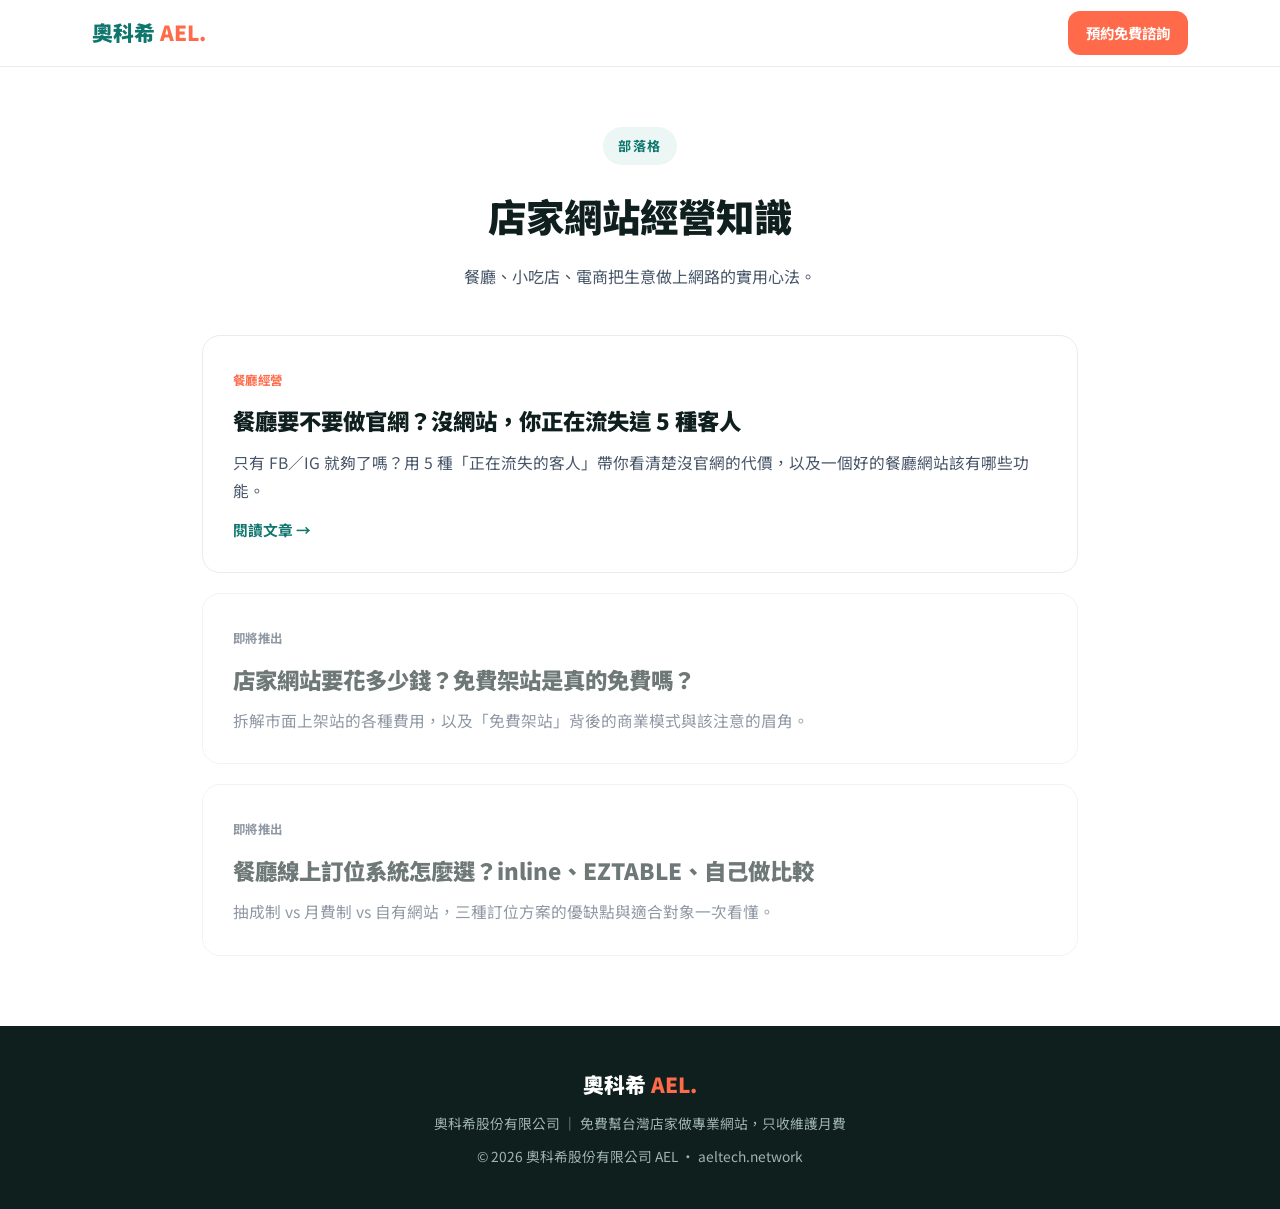
==== blog/index.html @ 0dee3e8d "feat(blog): 新增部落格 + 第一篇 SEO 文章 - /blog/ 部落格首頁 - 文章：餐廳要不要做官網（含 Article/Breadcrumb JSON-LD） - 首頁 nav/f" ====
<!DOCTYPE html>
<html lang="zh-Hant">
<head>
<meta charset="UTF-8">
<meta name="viewport" content="width=device-width, initial-scale=1.0">
<title>部落格 — 店家網站經營知識 ｜ 奧科希 AEL</title>
<meta name="description" content="奧科希 AEL 部落格：分享餐廳、小吃店、電商的官網經營、線上訂位、金流、SEO 等實用知識，幫台灣店家把生意做上網路。">
<meta name="keywords" content="餐廳行銷,店家網站,線上訂位,免費架站,店家官網經營">
<meta name="robots" content="index,follow">
<meta name="theme-color" content="#0F766E">
<link rel="canonical" href="https://aeltech.network/blog/">
<link rel="icon" type="image/svg+xml" href="data:image/svg+xml,%3Csvg xmlns='http://www.w3.org/2000/svg' viewBox='0 0 64 64'%3E%3Crect width='64' height='64' rx='14' fill='%230F766E'/%3E%3Ctext x='28' y='46' font-family='sans-serif' font-weight='bold' font-size='40' text-anchor='middle' fill='white'%3EA%3C/text%3E%3Ccircle cx='48' cy='18' r='7' fill='%23FF6B4A'/%3E%3C/svg%3E">
<meta property="og:type" content="website">
<meta property="og:locale" content="zh_TW">
<meta property="og:title" content="部落格 — 店家網站經營知識 ｜ 奧科希 AEL">
<meta property="og:description" content="餐廳、小吃店、電商的官網經營、訂位、金流、SEO 實用知識。">
<meta property="og:url" content="https://aeltech.network/blog/">
<meta property="og:image" content="https://aeltech.network/og-image.svg">
<link rel="preconnect" href="https://fonts.googleapis.com">
<link rel="preconnect" href="https://fonts.gstatic.com" crossorigin>
<link href="https://fonts.googleapis.com/css2?family=Noto+Sans+TC:wght@400;500;700;900&display=swap" rel="stylesheet">
<style>
  :root{--teal:#0F766E;--teal-d:#0B5650;--coral:#FF6B4A;--ink:#0F1F1D;--slate:#475569;--line:#E6EDEC;--bg-soft:#F6FAF9;--bg-mint:#ECF7F5}
  *{margin:0;padding:0;box-sizing:border-box}
  body{font-family:'Noto Sans TC',system-ui,sans-serif;color:var(--ink);background:#fff;line-height:1.8;-webkit-font-smoothing:antialiased}
  a{color:var(--teal);text-decoration:none}
  .wrap{max-width:920px;margin:0 auto;padding:0 22px}
  nav{position:sticky;top:0;z-index:50;background:rgba(255,255,255,.9);backdrop-filter:blur(12px);border-bottom:1px solid var(--line)}
  .nav-in{max-width:1140px;margin:0 auto;padding:0 22px;display:flex;align-items:center;justify-content:space-between;height:66px}
  .logo{font-weight:900;font-size:1.3rem;color:var(--teal)}
  .logo span{color:var(--coral)}
  .nav-cta{background:var(--coral);color:#fff;font-weight:700;padding:9px 18px;border-radius:12px;font-size:.9rem}
  .head{text-align:center;padding:60px 0 44px}
  .head .eyebrow{display:inline-block;font-weight:700;font-size:.82rem;letter-spacing:.12em;color:var(--teal);background:var(--bg-mint);padding:7px 15px;border-radius:999px;margin-bottom:16px}
  .head h1{font-size:2.4rem;font-weight:900}
  .head p{color:var(--slate);margin-top:12px}
  .list{display:flex;flex-direction:column;gap:20px;padding-bottom:70px}
  .post{display:block;border:1px solid var(--line);border-radius:18px;padding:28px 30px;transition:.2s}
  .post:hover{box-shadow:0 16px 36px -20px rgba(15,118,110,.35);transform:translateY(-3px)}
  .post .tag{font-size:.78rem;font-weight:700;color:var(--coral);letter-spacing:.04em}
  .post h2{font-size:1.4rem;font-weight:900;margin:8px 0 8px;color:var(--ink)}
  .post p{color:var(--slate);font-size:.98rem}
  .post .more{display:inline-block;margin-top:12px;color:var(--teal);font-weight:700;font-size:.92rem}
  .soon{opacity:.6;cursor:default}
  .soon:hover{box-shadow:none;transform:none}
  .soon .tag{color:var(--slate)}
  footer{background:var(--ink);color:#9FB4B1;padding:40px 0;font-size:.86rem;text-align:center}
  footer .logo{color:#fff;margin-bottom:8px}
</style>
</head>
<body>

<nav>
  <div class="nav-in">
    <a href="/" class="logo">奧科希 <span>AEL.</span></a>
    <a href="https://line.me/ti/p/~austin2866" target="_blank" rel="noopener" class="nav-cta">預約免費諮詢</a>
  </div>
</nav>

<div class="wrap">
  <div class="head">
    <span class="eyebrow">部落格</span>
    <h1>店家網站經營知識</h1>
    <p>餐廳、小吃店、電商把生意做上網路的實用心法。</p>
  </div>

  <div class="list">
    <a class="post" href="/blog/restaurant-need-website.html">
      <span class="tag">餐廳經營</span>
      <h2>餐廳要不要做官網？沒網站，你正在流失這 5 種客人</h2>
      <p>只有 FB／IG 就夠了嗎？用 5 種「正在流失的客人」帶你看清楚沒官網的代價，以及一個好的餐廳網站該有哪些功能。</p>
      <span class="more">閱讀文章 →</span>
    </a>

    <div class="post soon">
      <span class="tag">即將推出</span>
      <h2>店家網站要花多少錢？免費架站是真的免費嗎？</h2>
      <p>拆解市面上架站的各種費用，以及「免費架站」背後的商業模式與該注意的眉角。</p>
    </div>

    <div class="post soon">
      <span class="tag">即將推出</span>
      <h2>餐廳線上訂位系統怎麼選？inline、EZTABLE、自己做比較</h2>
      <p>抽成制 vs 月費制 vs 自有網站，三種訂位方案的優缺點與適合對象一次看懂。</p>
    </div>
  </div>
</div>

<footer>
  <div class="logo">奧科希 <span style="color:#FF6B4A">AEL.</span></div>
  <div>奧科希股份有限公司 ｜ 免費幫台灣店家做專業網站，只收維護月費</div>
  <div style="margin-top:8px">© 2026 奧科希股份有限公司 AEL · aeltech.network</div>
</footer>

</body>
</html>
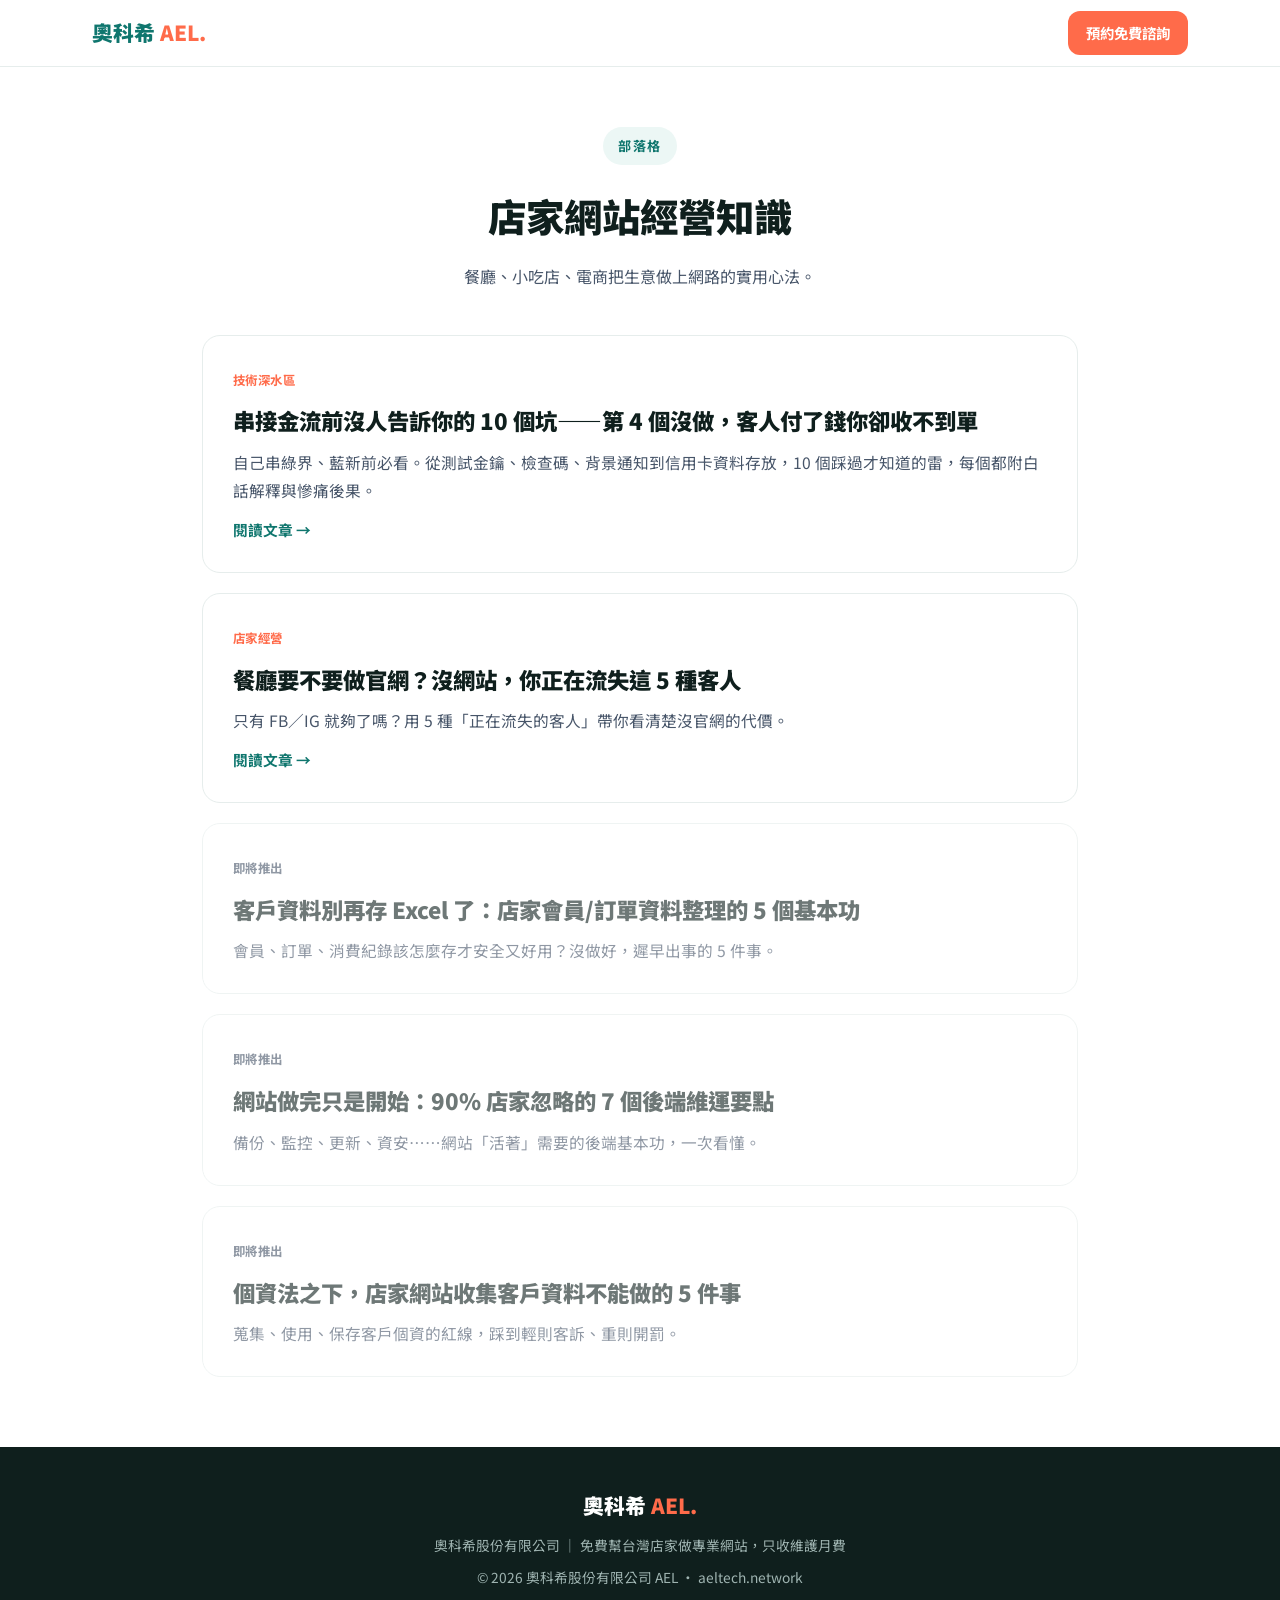
==== commit 8d643910: "feat(blog): 新增旗艦文「串接金流的 10 個坑」+ 改走專業深水區方向 Co-Authored-By: Claude Opus 4.8 <noreply@anthropic.com>" ====
--- a/blog/index.html
+++ b/blog/index.html
@@ -65,23 +65,36 @@
   </div>
 
   <div class="list">
+    <a class="post" href="/blog/payment-gateway-10-pitfalls.html">
+      <span class="tag">技術深水區</span>
+      <h2>串接金流前沒人告訴你的 10 個坑——第 4 個沒做，客人付了錢你卻收不到單</h2>
+      <p>自己串綠界、藍新前必看。從測試金鑰、檢查碼、背景通知到信用卡資料存放，10 個踩過才知道的雷，每個都附白話解釋與慘痛後果。</p>
+      <span class="more">閱讀文章 →</span>
+    </a>
+
     <a class="post" href="/blog/restaurant-need-website.html">
-      <span class="tag">餐廳經營</span>
+      <span class="tag">店家經營</span>
       <h2>餐廳要不要做官網？沒網站，你正在流失這 5 種客人</h2>
-      <p>只有 FB／IG 就夠了嗎？用 5 種「正在流失的客人」帶你看清楚沒官網的代價，以及一個好的餐廳網站該有哪些功能。</p>
+      <p>只有 FB／IG 就夠了嗎？用 5 種「正在流失的客人」帶你看清楚沒官網的代價。</p>
       <span class="more">閱讀文章 →</span>
     </a>
 
     <div class="post soon">
       <span class="tag">即將推出</span>
-      <h2>店家網站要花多少錢？免費架站是真的免費嗎？</h2>
-      <p>拆解市面上架站的各種費用，以及「免費架站」背後的商業模式與該注意的眉角。</p>
+      <h2>客戶資料別再存 Excel 了：店家會員/訂單資料整理的 5 個基本功</h2>
+      <p>會員、訂單、消費紀錄該怎麼存才安全又好用？沒做好，遲早出事的 5 件事。</p>
     </div>
 
     <div class="post soon">
       <span class="tag">即將推出</span>
-      <h2>餐廳線上訂位系統怎麼選？inline、EZTABLE、自己做比較</h2>
-      <p>抽成制 vs 月費制 vs 自有網站，三種訂位方案的優缺點與適合對象一次看懂。</p>
+      <h2>網站做完只是開始：90% 店家忽略的 7 個後端維運要點</h2>
+      <p>備份、監控、更新、資安⋯⋯網站「活著」需要的後端基本功，一次看懂。</p>
+    </div>
+
+    <div class="post soon">
+      <span class="tag">即將推出</span>
+      <h2>個資法之下，店家網站收集客戶資料不能做的 5 件事</h2>
+      <p>蒐集、使用、保存客戶個資的紅線，踩到輕則客訴、重則開罰。</p>
     </div>
   </div>
 </div>
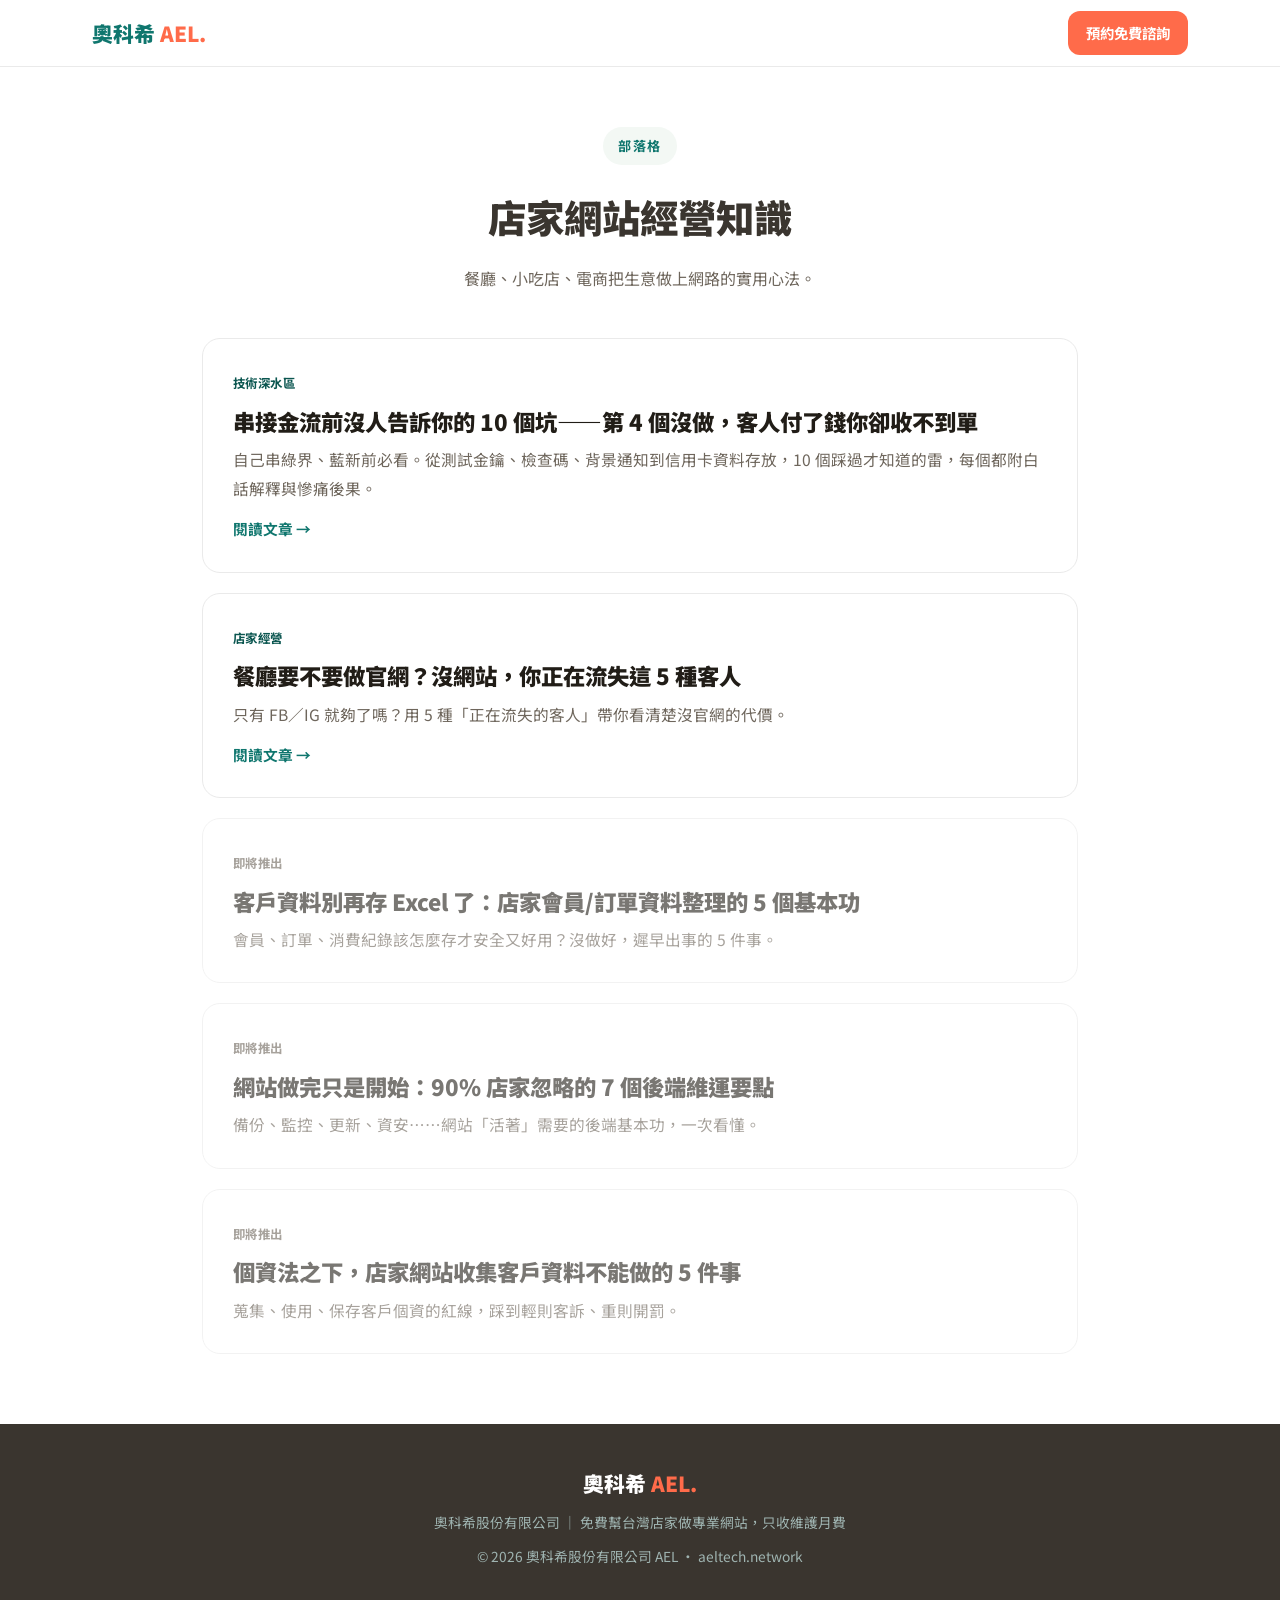
==== commit af9b28df: "style(blog): 改用 Ginkgo 風乾淨編輯排版，大幅提升閱讀性 - 白底、暖灰內文、字體放大、行距加寬 - 金流文色塊改為極簡左邊線（去除花花綠綠）  Co-Authored-By: C" ====
--- a/blog/index.html
+++ b/blog/index.html
@@ -20,9 +20,9 @@
 <link rel="preconnect" href="https://fonts.gstatic.com" crossorigin>
 <link href="https://fonts.googleapis.com/css2?family=Noto+Sans+TC:wght@400;500;700;900&display=swap" rel="stylesheet">
 <style>
-  :root{--teal:#0F766E;--teal-d:#0B5650;--coral:#FF6B4A;--ink:#0F1F1D;--slate:#475569;--line:#E6EDEC;--bg-soft:#F6FAF9;--bg-mint:#ECF7F5}
+  :root{--teal:#0F766E;--teal-d:#0B5650;--coral:#FF6B4A;--ink:#3A352F;--ink-strong:#211D17;--slate:#6E665C;--line:#EAEAEA;--bg-soft:#F8FAF8;--bg-mint:#F3F8F4}
   *{margin:0;padding:0;box-sizing:border-box}
-  body{font-family:'Noto Sans TC',system-ui,sans-serif;color:var(--ink);background:#fff;line-height:1.8;-webkit-font-smoothing:antialiased}
+  body{font-family:'Noto Sans TC',system-ui,sans-serif;color:var(--ink);background:#fff;line-height:1.85;-webkit-font-smoothing:antialiased}
   a{color:var(--teal);text-decoration:none}
   .wrap{max-width:920px;margin:0 auto;padding:0 22px}
   nav{position:sticky;top:0;z-index:50;background:rgba(255,255,255,.9);backdrop-filter:blur(12px);border-bottom:1px solid var(--line)}
@@ -37,8 +37,8 @@
   .list{display:flex;flex-direction:column;gap:20px;padding-bottom:70px}
   .post{display:block;border:1px solid var(--line);border-radius:18px;padding:28px 30px;transition:.2s}
   .post:hover{box-shadow:0 16px 36px -20px rgba(15,118,110,.35);transform:translateY(-3px)}
-  .post .tag{font-size:.78rem;font-weight:700;color:var(--coral);letter-spacing:.04em}
-  .post h2{font-size:1.4rem;font-weight:900;margin:8px 0 8px;color:var(--ink)}
+  .post .tag{font-size:.78rem;font-weight:700;color:var(--teal-d);letter-spacing:.04em}
+  .post h2{font-size:1.4rem;font-weight:900;margin:8px 0 8px;color:var(--ink-strong);line-height:1.45}
   .post p{color:var(--slate);font-size:.98rem}
   .post .more{display:inline-block;margin-top:12px;color:var(--teal);font-weight:700;font-size:.92rem}
   .soon{opacity:.6;cursor:default}
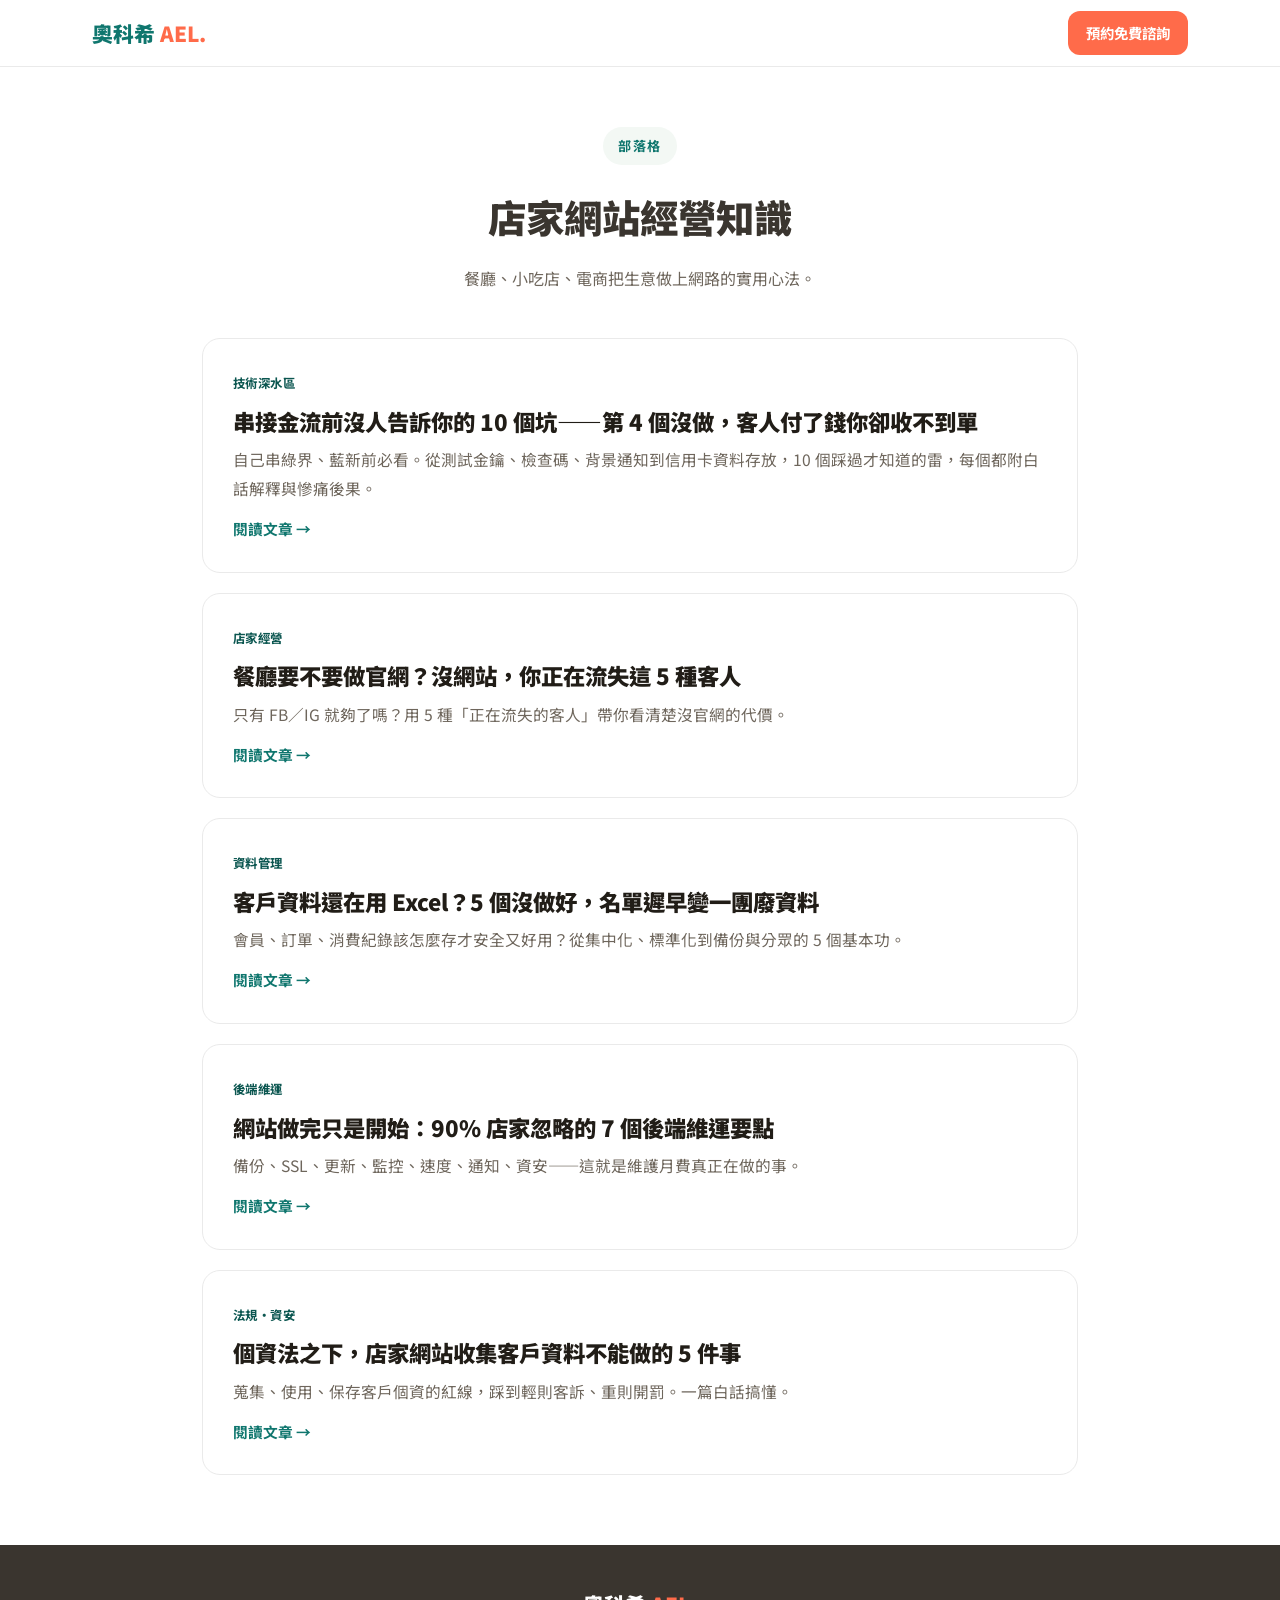
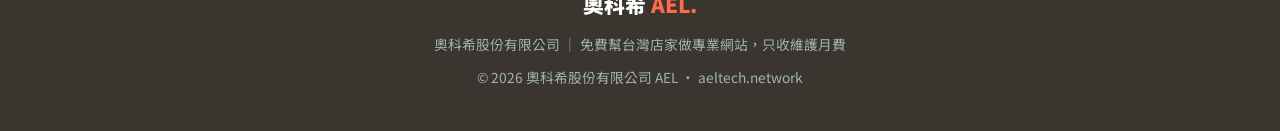
==== commit f620a283: "feat(blog): 新增 3 篇深水區文章（客戶資料/後端維運/個資法） Co-Authored-By: Claude Opus 4.8 <noreply@anthropic.com>" ====
--- a/blog/index.html
+++ b/blog/index.html
@@ -79,23 +79,26 @@
       <span class="more">閱讀文章 →</span>
     </a>
 
-    <div class="post soon">
-      <span class="tag">即將推出</span>
-      <h2>客戶資料別再存 Excel 了：店家會員/訂單資料整理的 5 個基本功</h2>
-      <p>會員、訂單、消費紀錄該怎麼存才安全又好用？沒做好，遲早出事的 5 件事。</p>
-    </div>
+    <a class="post" href="/blog/customer-data-not-excel.html">
+      <span class="tag">資料管理</span>
+      <h2>客戶資料還在用 Excel？5 個沒做好，名單遲早變一團廢資料</h2>
+      <p>會員、訂單、消費紀錄該怎麼存才安全又好用？從集中化、標準化到備份與分眾的 5 個基本功。</p>
+      <span class="more">閱讀文章 →</span>
+    </a>
 
-    <div class="post soon">
-      <span class="tag">即將推出</span>
+    <a class="post" href="/blog/website-maintenance-7-points.html">
+      <span class="tag">後端維運</span>
       <h2>網站做完只是開始：90% 店家忽略的 7 個後端維運要點</h2>
-      <p>備份、監控、更新、資安⋯⋯網站「活著」需要的後端基本功，一次看懂。</p>
-    </div>
+      <p>備份、SSL、更新、監控、速度、通知、資安——這就是維護月費真正在做的事。</p>
+      <span class="more">閱讀文章 →</span>
+    </a>
 
-    <div class="post soon">
-      <span class="tag">即將推出</span>
+    <a class="post" href="/blog/pdpa-customer-data-5-donts.html">
+      <span class="tag">法規・資安</span>
       <h2>個資法之下，店家網站收集客戶資料不能做的 5 件事</h2>
-      <p>蒐集、使用、保存客戶個資的紅線，踩到輕則客訴、重則開罰。</p>
-    </div>
+      <p>蒐集、使用、保存客戶個資的紅線，踩到輕則客訴、重則開罰。一篇白話搞懂。</p>
+      <span class="more">閱讀文章 →</span>
+    </a>
   </div>
 </div>
 
